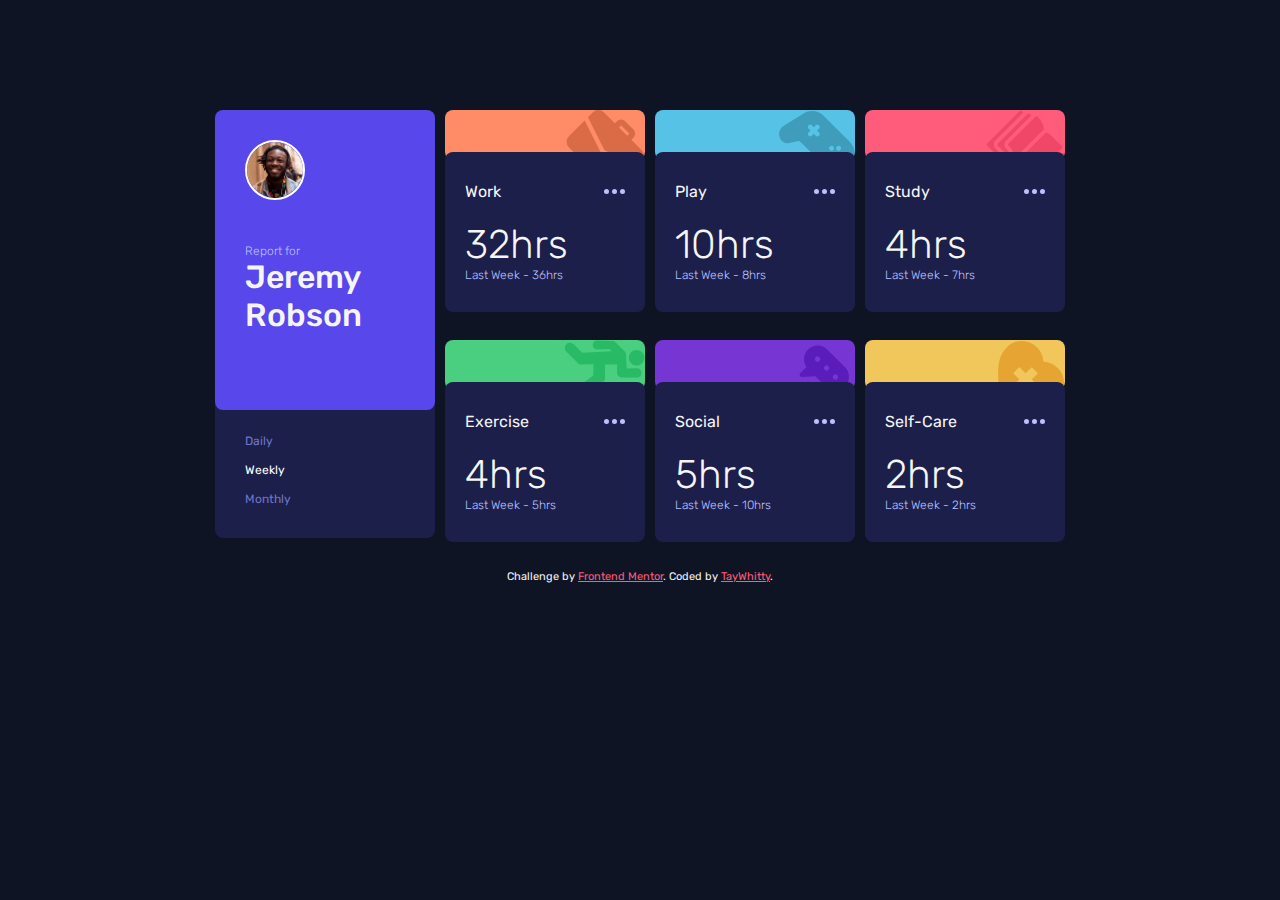
==== index.html @ 4c98b753 "Uploaded files" ====
<!DOCTYPE html>
<html lang="en">
  <head>
    <meta charset="UTF-8" />
    <meta name="viewport" content="width=device-width, initial-scale=1.0" />
    <!-- displays site properly based on user's device -->

    <link
      rel="icon"
      type="image/png"
      sizes="32x32"
      href="./images/favicon-32x32.png"
    />

    <title>Frontend Mentor | Time tracking dashboard</title>
    <link rel="stylesheet" href="style.css" />

    <!-- Feel free to remove these styles or customise in your own stylesheet 👍 -->
    <style>
      .attribution {
        font-size: 11px;
        text-align: center;
      }
      .attribution a {
        color: hsl(348, 100%, 68%);
      }
    </style>
  </head>
  <body>
    <div class="container">
      <div class="profile">
        <div class="top-half">
          <div class="image-div">
            <img
              class="profile-pic"
              src="./images/image-jeremy.png"
              alt="profile pic"
            />
          </div>
          <p>Report for</p>
          <h1>
            Jeremy<br />
            Robson
          </h1>
        </div>
        <div class="bottom-half">
          <ul>
            <li class="links" id="daily-link">Daily</li>
            <li class="links" id="weekly-link">Weekly</li>
            <li class="links" id="monthly-link">Monthly</li>
          </ul>
        </div>
      </div>

      <div class="work">
        <div class="background-img1"></div>
        <div class="tracking-info">
          <div class="header-section">
            <p>Work</p>
            <img class="dots" src="./images/icon-ellipsis.svg" alt="menu" />
          </div>
          <div class="time-section">
            <p class="hours">32hrs</p>
            <p class="last-week">Last Week - 36hrs</p>
          </div>
        </div>
      </div>

      <div class="play">
        <div class="background-img2"></div>
        <div class="tracking-info">
          <div class="header-section">
            <p>Play</p>
            <img class="dots" src="./images/icon-ellipsis.svg" alt="menu" />
          </div>
          <div class="time-section">
            <p class="hours">10hrs</p>
            <p class="last-week">Last Week - 8hrs</p>
          </div>
        </div>
      </div>

      <div class="study">
        <div class="background-img3"></div>
        <div class="tracking-info">
          <div class="header-section">
            <p>Study</p>
            <img class="dots" src="./images/icon-ellipsis.svg" alt="menu" />
          </div>
          <div class="time-section">
            <p class="hours">4hrs</p>
            <p class="last-week">Last Week - 7hrs</p>
          </div>
        </div>
      </div>

      <div class="exercise">
        <div class="background-img4"></div>
        <div class="tracking-info">
          <div class="header-section">
            <p>Exercise</p>
            <img class="dots" src="./images/icon-ellipsis.svg" alt="menu" />
          </div>
          <div class="time-section">
            <p class="hours">4hrs</p>
            <p class="last-week">Last Week - 5hrs</p>
          </div>
        </div>
      </div>

      <div class="social">
        <div class="background-img5"></div>
        <div class="tracking-info">
          <div class="header-section">
            <p>Social</p>
            <img class="dots" src="./images/icon-ellipsis.svg" alt="menu" />
          </div>
          <div class="time-section">
            <p class="hours">5hrs</p>
            <p class="last-week">Last Week - 10hrs</p>
          </div>
        </div>
      </div>

      <div class="self-care">
        <div class="background-img6"></div>
        <div class="tracking-info">
          <div class="header-section">
            <p>Self-Care</p>
            <img class="dots" src="./images/icon-ellipsis.svg" alt="menu" />
          </div>
          <div class="time-section">
            <p class="hours">2hrs</p>
            <p class="last-week">Last Week - 2hrs</p>
          </div>
        </div>
      </div>
    </div>

    <div class="attribution">
      Challenge by
      <a href="https://www.frontendmentor.io?ref=challenge" target="_blank"
        >Frontend Mentor</a
      >. Coded by <a href="#">TayWhitty</a>.
    </div>
  </body>
  <script src="script.js"></script>
</html>
---- style.css ----
@import url("https://fonts.googleapis.com/css2?family=Rubik:wght@300;400;500;600;700&display=swap");

* {
  margin: 0;
  padding: 0;
  box-sizing: border-box;
}

:root {
  --font-size: 18px;
  --blue: hsl(246, 80%, 60%);
  --light-red-work: hsl(15, 100%, 70%);
  --soft-blue: hsl(195, 74%, 62%);
  --light-red: hsl(348, 100%, 68%);
  --lime-green: hsl(145, 58%, 55%);
  --violet: hsl(264, 64%, 52%);
  --soft-orange: hsl(43, 84%, 65%);
  --very-dark-blue: hsl(226, 43%, 10%);
  --dark-blue: hsl(235, 46%, 20%);
  --desaturated-blue: hsl(235, 45%, 61%);
  --pale-blue: hsl(236, 100%, 87%);
}

body {
  background-color: var(--very-dark-blue);
  color: whitesmoke;
  font-family: "Rubik", sans-serif;
  display: grid;
  place-items: center;
}

.container {
  display: grid;
  grid-template-areas:
    "profile work play study"
    "profile exercise social self-care";
  gap: 10px;
  margin-top: 100px;
  padding: 10px;
}

.profile {
  grid-area: profile;
  display: block;
}

.top-half {
  background-color: var(--blue);
  display: flex;
  flex-direction: column;
  align-items: flex-start;
  /* justify-content: center; */
  padding: 30px;
  height: 300px;
  width: 220px;
  border-radius: 8px;
  /* margin-bottom: 35px; */
  position: relative;
  z-index: 2;
}

.top-half h1 {
  font-weight: 500;
}

.top-half p {
  font-weight: 300;
  font-size: 12px;
  color: var(--pale-blue);
}

.profile-pic {
  width: 60px;
  border: 2px solid white;
  border-radius: 50%;
  margin-bottom: 40px;
}

.bottom-half {
  background-color: var(--dark-blue);
  display: flex;
  flex-direction: column;
  align-items: flex-start;
  justify-content: space-evenly;
  border: none;
  border-radius: 8px;
  padding: 20px 30px;
  position: relative;
  top: -5%;
  height: 150px;
}

.links {
  color: var(--desaturated-blue);
  text-decoration: none;
  list-style: none;
  margin-top: 15px;
  cursor: pointer;
  font-size: 12px;
  transition: all 0.5s ease;
}

.links:hover {
  color: white;
}

.work {
  grid-area: work;
  width: 200px;
  height: 160px;
}

.background-img1 {
  background-image: url("./images/icon-work.svg");
  background-repeat: no-repeat;
  background-position: right top;
  background-color: var(--light-red-work);
  width: 100%;
  height: 50px;
  border-radius: 8px;
}

.tracking-info {
  display: flex;
  flex-direction: column;
  align-items: flex-start;
  justify-content: space-around;
  background-color: var(--dark-blue);
  height: 100%;
  border-radius: 8px;
  position: relative;
  top: -5%;
  padding: 20px;
}

.header-section {
  display: flex;
  align-items: center;
  justify-content: space-between;
  width: 100%;
  cursor: pointer;
}

.dots {
  transition: all 0.2s ease-in-out;
}

.dots:hover {
  transform: scale(1.2);
}

.hours {
  font-size: 40px;
  font-weight: 300;
}

.last-week {
  font-size: 12px;
  font-weight: 300;
  color: var(--pale-blue);
}

.play {
  grid-area: play;
  width: 200px;
  height: 160px;
}

.background-img2 {
  background-image: url("./images/icon-play.svg");
  background-repeat: no-repeat;
  background-position: right top;
  background-color: var(--soft-blue);
  width: 100%;
  height: 50px;
  border-radius: 8px;
}

.study {
  grid-area: study;
  width: 200px;
  height: 160px;
}

.background-img3 {
  background-image: url("./images/icon-study.svg");
  background-repeat: no-repeat;
  background-position: right top;
  background-color: var(--light-red);
  width: 100%;
  height: 50px;
  border-radius: 8px;
}

.exercise {
  grid-area: exercise;
  width: 200px;
  height: 160px;
}

.background-img4 {
  background-image: url("./images/icon-exercise.svg");
  background-repeat: no-repeat;
  background-position: right top;
  background-color: var(--lime-green);
  width: 100%;
  height: 50px;
  border-radius: 8px;
}

.social {
  grid-area: social;
  width: 200px;
  height: 160px;
}

.background-img5 {
  background-image: url("./images/icon-social.svg");
  background-repeat: no-repeat;
  background-position: right top;
  background-color: var(--violet);
  width: 100%;
  height: 50px;
  border-radius: 8px;
}

.self-care {
  grid-area: self-care;
  width: 200px;
  height: 160px;
}

.background-img6 {
  background-image: url("./images/icon-self-care.svg");
  background-repeat: no-repeat;
  background-position: right top;
  background-color: var(--soft-orange);
  width: 100%;
  height: 50px;
  border-radius: 8px;
}
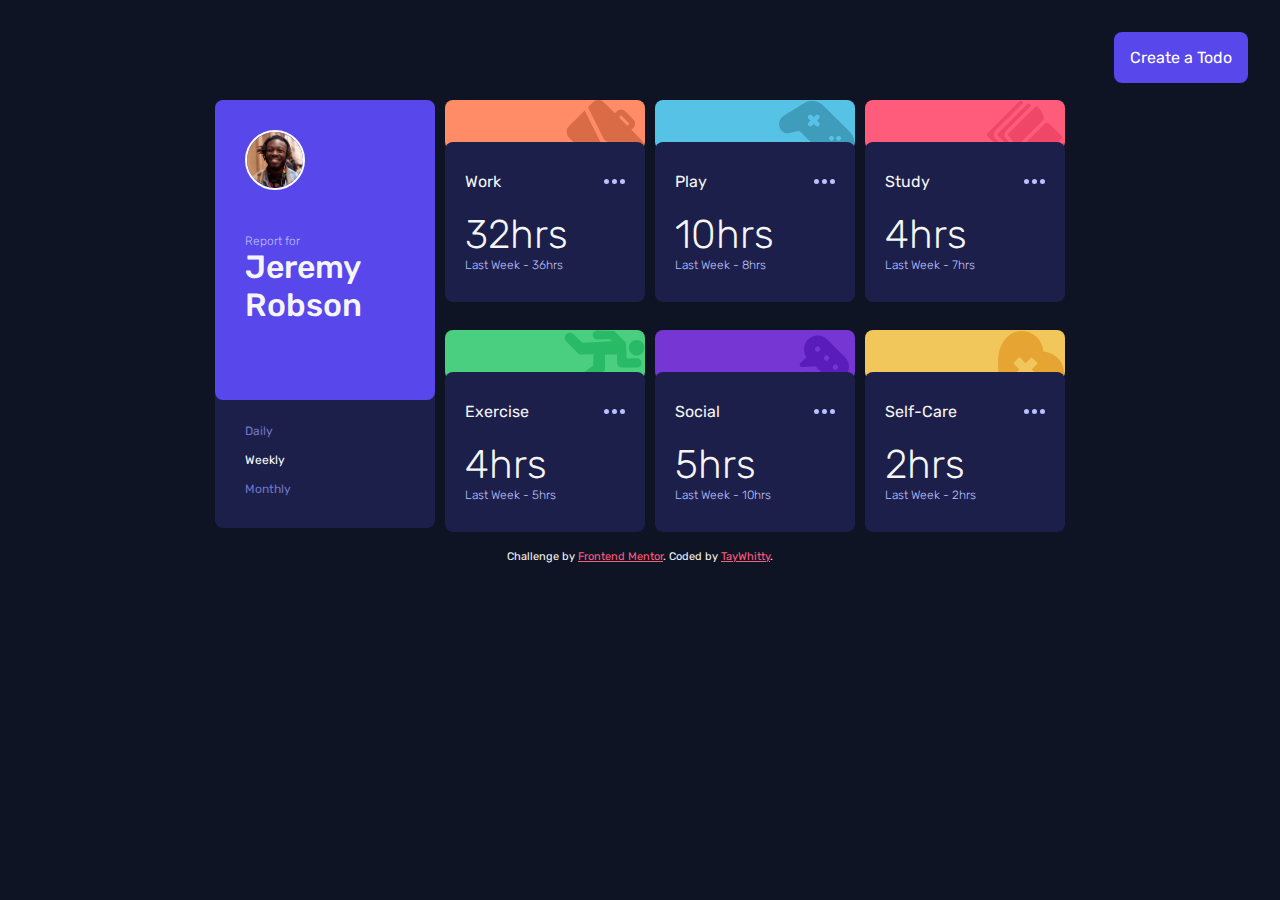
==== commit f0b856cb: "Add a Create todo section" ====
--- a/index.html
+++ b/index.html
@@ -27,6 +27,7 @@
     </style>
   </head>
   <body>
+    <a class="create-btn" href="./todo.html" target="_self">Create a Todo</a>
     <div class="container">
       <div class="profile">
         <div class="top-half">
--- a/style.css
+++ b/style.css
@@ -29,6 +29,25 @@
   place-items: center;
 }
 
+.create-btn {
+  position: absolute;
+  top: 0;
+  right: 0;
+  margin: 2em;
+  padding: 1em;
+  text-decoration: none;
+  color: white;
+  background-color: var(--blue);
+  border-radius: 8px;
+  transition: all .2s ease-in-out;
+}
+
+.create-btn:hover {
+  box-shadow: var(--desaturated-blue) 0px 5px 15px;
+  color: var(--blue);
+  background-color: white;
+}
+
 .container {
   display: grid;
   grid-template-areas:
@@ -36,7 +55,7 @@
     "profile exercise social self-care";
   gap: 10px;
   margin-top: 100px;
-  padding: 10px;
+  /* padding: 10px; */
 }
 
 .profile {
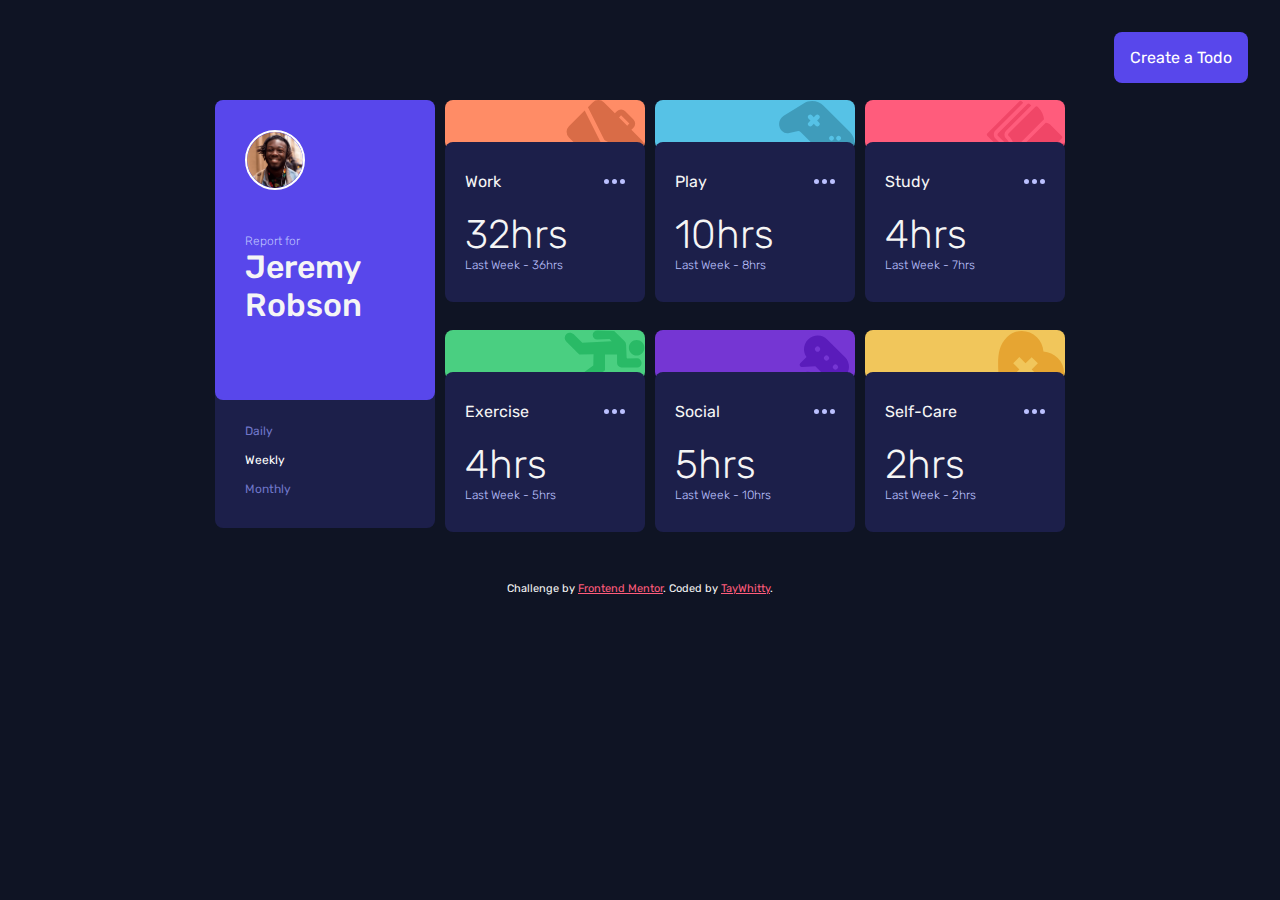
==== commit f38ac882: "Add files via upload" ====
--- a/index.html
+++ b/index.html
@@ -20,9 +20,11 @@
       .attribution {
         font-size: 11px;
         text-align: center;
+        margin-block: 2rem;
       }
       .attribution a {
         color: hsl(348, 100%, 68%);
+
       }
     </style>
   </head>
--- a/style.css
+++ b/style.css
@@ -39,7 +39,7 @@
   color: white;
   background-color: var(--blue);
   border-radius: 8px;
-  transition: all .2s ease-in-out;
+  transition: all 0.2s ease-in-out;
 }
 
 .create-btn:hover {
@@ -150,6 +150,19 @@
   position: relative;
   top: -5%;
   padding: 20px;
+  transition: all 0.5s ease;
+}
+
+.header-section,
+.time-section {
+  animation: info 0.5s linear;
+}
+
+@keyframes info {
+  0% {
+    opacity: 0;
+    filter: blur(5px);
+  }
 }
 
 .header-section {
@@ -258,3 +271,37 @@
   height: 50px;
   border-radius: 8px;
 }
+
+@media (max-width: 680px) {
+  .container {
+    display: block;
+    padding-top: 1rem;
+  }
+
+  .container > *:not(.profile) {
+    padding-block: 2rem;
+  }
+
+  .profile-pic {
+    margin-bottom: 20px;
+  }
+
+  .top-half {
+    height: 200px;
+    padding: 10px;
+  }
+
+  .bottom-half {
+    height: 110px;
+    top: -10px;
+  }
+
+  .work,
+  .play,
+  .exercise,
+  .study,
+  .social,
+  .self-care {
+    margin: auto;
+  }
+}
